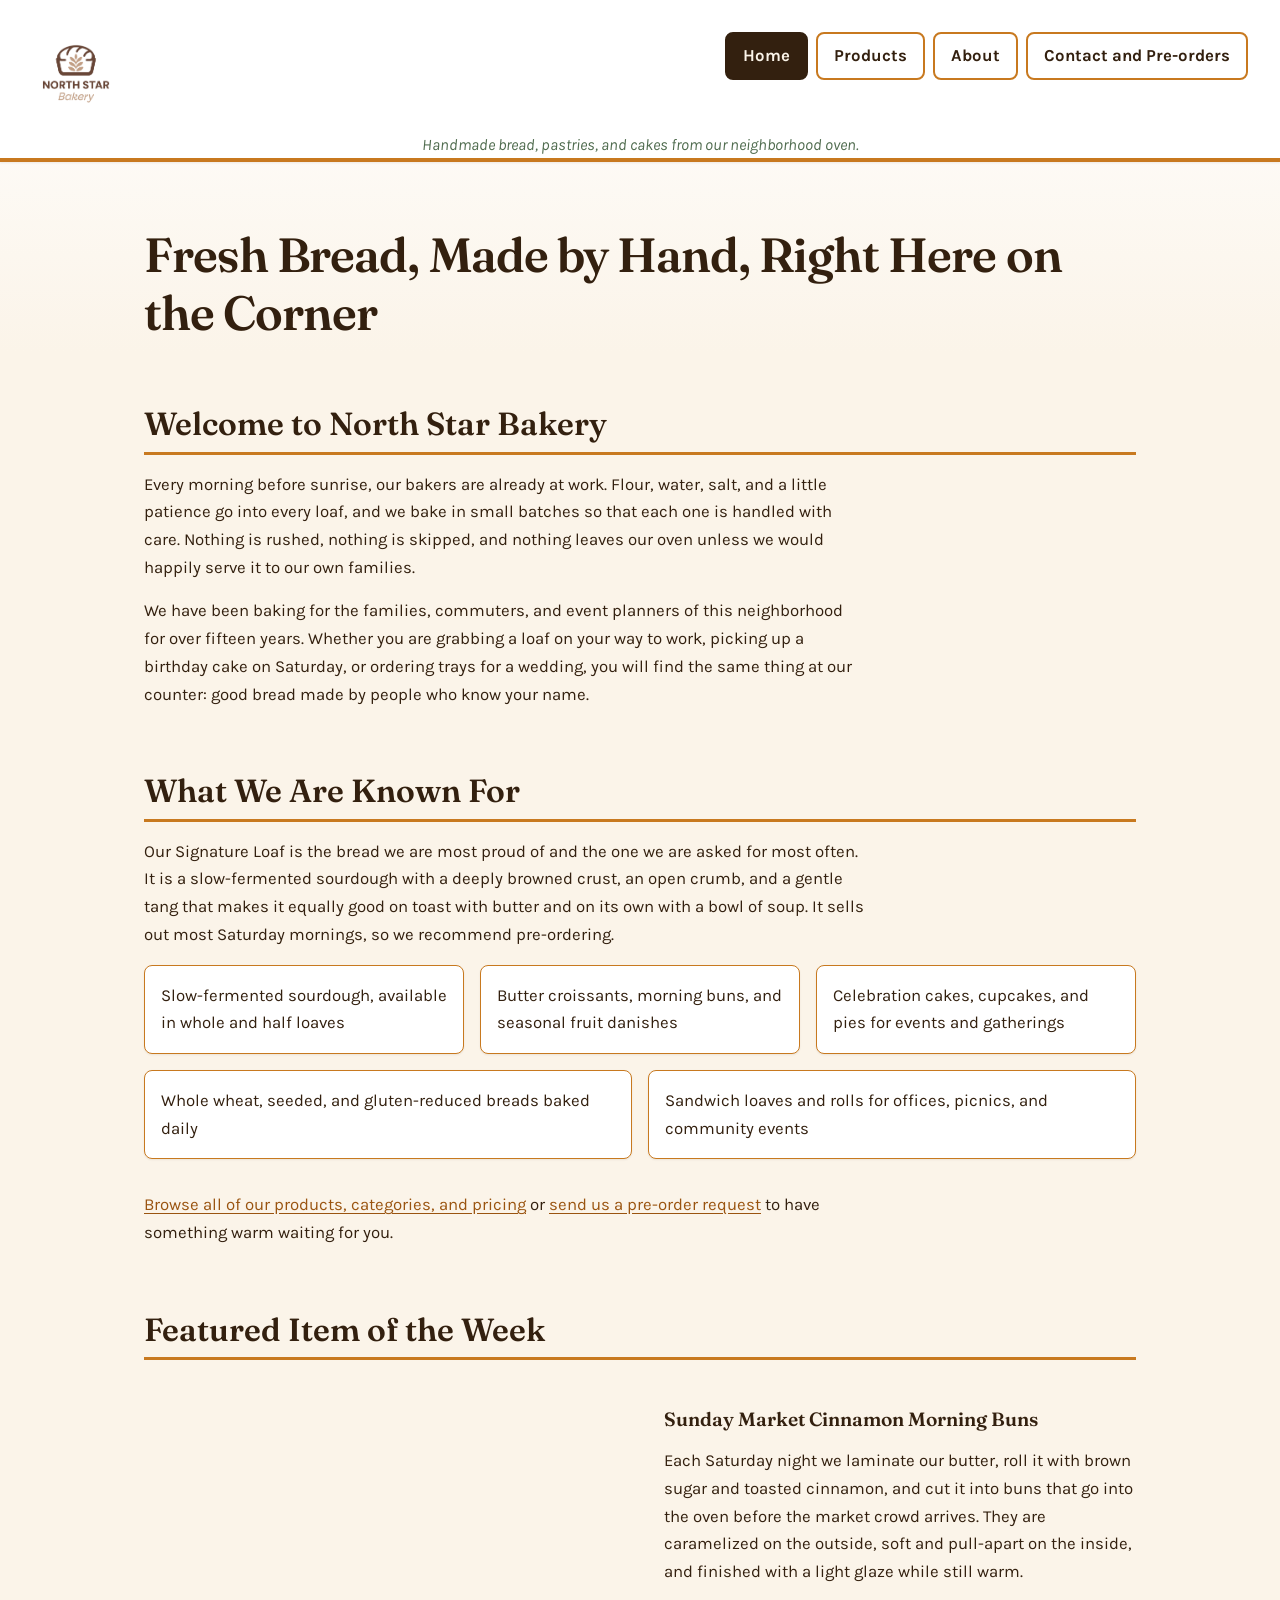
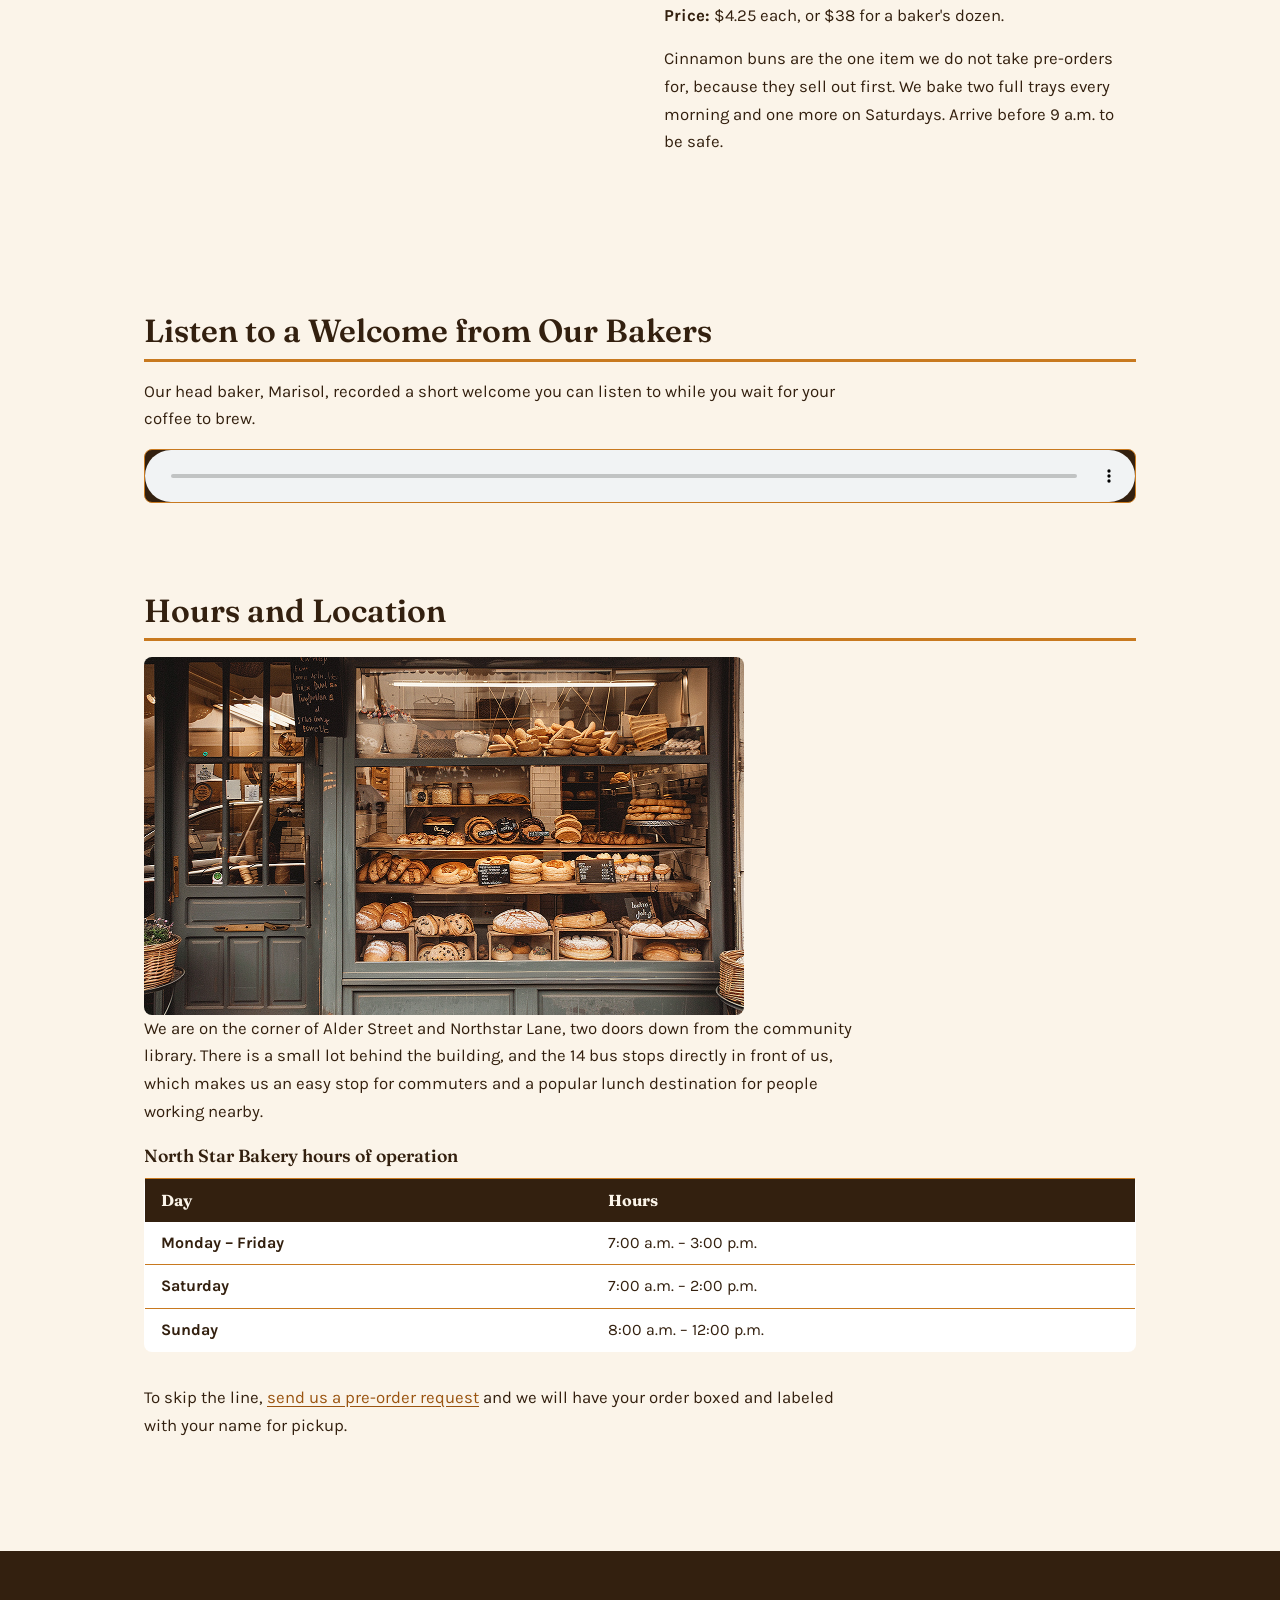
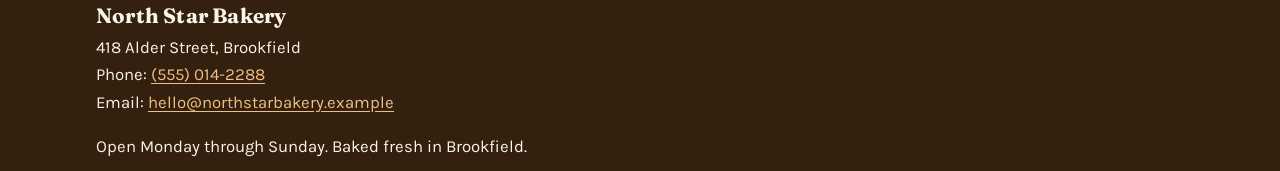
==== index.html @ d5a60be8 "Add files via upload" ====
<!DOCTYPE html>
<html lang="en">
<head>
    <meta charset="UTF-8">
    <meta name="viewport" content="width=device-width, initial-scale=1.0">
    <meta name="description" content="North Star Bakery is a neighborhood bakery baking sourdough bread, pastries, and cakes by hand every morning. Pre-order online.">
    <title>North Star Bakery | Fresh Bread, Pastries, and Cakes from Your Neighborhood Bakery</title>
    <link rel="preconnect" href="https://fonts.googleapis.com">
    <link rel="preconnect" href="https://fonts.gstatic.com" crossorigin>
    <link href="https://fonts.googleapis.com/css2?family=Fraunces:opsz,wght@9..144,400;9..144,600;9..144,700&family=Karla:wght@400;500;700&display=swap" rel="stylesheet">
    <link rel="stylesheet" href="styles.css">
</head>
<body>
    <a class="skip-link" href="#main-content">Skip to main content</a>

    <header class="site-header">
        <img class="site-logo" src="Bakery_c/bakery-logo_c.png" alt="North Star Bakery logo" width="220" height="188">

        <p class="site-tagline">Handmade bread, pastries, and cakes from our neighborhood oven.</p>

        <nav class="site-nav" aria-label="Primary">
            <ul>
                <li><a href="index.html" aria-current="page">Home</a></li>
                <li><a href="products.html">Products</a></li>
                <li><a href="about.html">About</a></li>
                <li><a href="contact.html">Contact and Pre-orders</a></li>
            </ul>
        </nav>
    </header>

    <main id="main-content">
        <h1>Fresh Bread, Made by Hand, Right Here on the Corner</h1>

        <section>
            <h2>Welcome to North Star Bakery</h2>
            <p>
                Every morning before sunrise, our bakers are already at work. Flour, water,
                salt, and a little patience go into every loaf, and we bake in small batches
                so that each one is handled with care. Nothing is rushed, nothing is skipped,
                and nothing leaves our oven unless we would happily serve it to our own families.
            </p>
            <p>
                We have been baking for the families, commuters, and event planners of this
                neighborhood for over fifteen years. Whether you are grabbing a loaf on your way
                to work, picking up a birthday cake on Saturday, or ordering trays for a wedding,
                you will find the same thing at our counter: good bread made by people who know
                your name.
            </p>
        </section>

        <section>
            <h2>What We Are Known For</h2>
            <p>
                Our Signature Loaf is the bread we are most proud of and the one we are asked
                for most often. It is a slow-fermented sourdough with a deeply browned crust,
                an open crumb, and a gentle tang that makes it equally good on toast with butter
                and on its own with a bowl of soup. It sells out most Saturday mornings, so we
                recommend pre-ordering.
            </p>
            <ul class="cards">
                <li class="card">Slow-fermented sourdough, available in whole and half loaves</li>
                <li class="card">Butter croissants, morning buns, and seasonal fruit danishes</li>
                <li class="card">Celebration cakes, cupcakes, and pies for events and gatherings</li>
                <li class="card">Whole wheat, seeded, and gluten-reduced breads baked daily</li>
                <li class="card">Sandwich loaves and rolls for offices, picnics, and community events</li>
            </ul>
            <p>
                <a href="products.html">Browse all of our products, categories, and pricing</a>
                or <a href="contact.html">send us a pre-order request</a> to have something warm
                waiting for you.
            </p>
        </section>

        <section>
            <h2>Featured Item of the Week</h2>

            <div class="split">
                <picture>
                    <source media="(max-width: 640px)" srcset="Bakery_c/bakery-feature-small_c.png">
                    <source media="(min-width: 641px)" srcset="Bakery_c/bakery-feature-large_c.png">
                    <img src="Bakery_c/bakery-feature-large_c.png"
                         alt="This week's feature spread of North Star Bakery breads, pastries, and cakes arranged together on the bakery counter."
                         width="600" height="300">
                </picture>

                <article>
                    <h3>Sunday Market Cinnamon Morning Buns</h3>
                    <p>
                        Each Saturday night we laminate our butter, roll it with brown sugar and
                        toasted cinnamon, and cut it into buns that go into the oven before the
                        market crowd arrives. They are caramelized on the outside, soft and pull-apart
                        on the inside, and finished with a light glaze while still warm.
                    </p>
                    <p><strong>Price:</strong> $4.25 each, or $38 for a baker's dozen.</p>
                    <p>
                        Cinnamon buns are the one item we do not take pre-orders for, because they
                        sell out first. We bake two full trays every morning and one more on
                        Saturdays. Arrive before 9 a.m. to be safe.
                    </p>
                </article>
            </div>
        </section>

        <section>
            <h2>Listen to a Welcome from Our Bakers</h2>
            <p>
                Our head baker, Marisol, recorded a short welcome you can listen to while you
                wait for your coffee to brew.
            </p>
            <audio class="media-full" controls>
                <source src="Bakery_c/bakery-welcome_c.mp3" type="audio/mpeg">
                Your browser does not support the audio element.
                <a href="Bakery_c/bakery-welcome_c.mp3">Download the welcome message (MP3, 0.6 MB)</a>
                to hear it. Marisol's message is also summarized in the paragraph above.
            </audio>
        </section>

        <section>
            <h2>Hours and Location</h2>
            <img src="Bakery_c/bakery-storefront_c.png"
                 alt="Exterior of the North Star Bakery storefront, with the shop windows and entrance facing the sidewalk."
                 width="600" height="358">

            <p>
                We are on the corner of Alder Street and Northstar Lane, two doors down from the
                community library. There is a small lot behind the building, and the 14 bus stops
                directly in front of us, which makes us an easy stop for commuters and a popular
                lunch destination for people working nearby.
            </p>

            <table>
                <caption>North Star Bakery hours of operation</caption>
                <thead>
                    <tr>
                        <th scope="col">Day</th>
                        <th scope="col">Hours</th>
                    </tr>
                </thead>
                <tbody>
                    <tr>
                        <th scope="row">Monday &ndash; Friday</th>
                        <td>7:00 a.m. &ndash; 3:00 p.m.</td>
                    </tr>
                    <tr>
                        <th scope="row">Saturday</th>
                        <td>7:00 a.m. &ndash; 2:00 p.m.</td>
                    </tr>
                    <tr>
                        <th scope="row">Sunday</th>
                        <td>8:00 a.m. &ndash; 12:00 p.m.</td>
                    </tr>
                </tbody>
            </table>

            <p>
                To skip the line, <a href="contact.html">send us a pre-order request</a> and we
                will have your order boxed and labeled with your name for pickup.
            </p>
        </section>
    </main>

    <footer class="site-footer">
        <p>
            <strong>North Star Bakery</strong><br>
            418 Alder Street, Brookfield<br>
            Phone: <a href="tel:+15550142288">(555) 014-2288</a><br>
            Email: <a href="mailto:hello@northstarbakery.example">hello@northstarbakery.example</a>
        </p>
        <p>Open Monday through Sunday. Baked fresh in Brookfield.</p>
        <p><small>&copy; 2026 North Star Bakery. All rights reserved.</small></p>
    </footer>
</body>
</html>
---- styles.css ----
/* ============================================================
   North Star Bakery — Touchstone 3
   styles.css
   Mobile-first. Flexbox layout. 4 colors, 2 font families.
   Palette:
     4 brand colors:
     1. Espresso  #33200F  (text, footer, buttons)
     2. Flour     #FBF4E9  (page background)
     3. Crust     #9A5410  (links, accents, borders)
     4. Sage      #4F6B4E  (section labels, secondary accent)
     Plus one neutral (white) and two lighter tints of --crust, both
     required for hairline borders and for link contrast on dark.
   Fonts: Fraunces (headings) + Karla (body) — 2 families only.
   ============================================================ */

/* ---------- 1. Design tokens ---------- */
:root {
    /* ---- The 4 brand colors ---- */
    --espresso: #33200F;   /* 1. text, footer, buttons */
    --flour: #FBF4E9;      /* 2. page background */
    --crust: #9A5410;      /* 3. links, accents, borders */
    --sage: #4F6B4E;       /* 4. section labels, secondary accent */

    /* ---- Supporting values, not extra brand colors ---- */
    --card: #FFFFFF;            /* neutral: raised cards, forms, tables */
    --crust-tint: #C8791F;      /* lighter tint of --crust for hairlines */
    --crust-on-dark: #EFBE86;   /* lighter tint of --crust, for links on --espresso */

    /* Type */
    --font-display: "Fraunces", Georgia, "Times New Roman", serif;
    --font-body: "Karla", "Helvetica Neue", Arial, sans-serif;

    /* Spacing scale */
    --space-xs: 0.25rem;
    --space-sm: 0.5rem;
    --space-md: 1rem;
    --space-lg: 1.5rem;
    --space-xl: 2.5rem;
    --space-2xl: 3.5rem;

    /* Layout */
    --measure: 68rem;
    --radius: 0.5rem;
    --radius-lg: 0.875rem;
    --border: 1px solid var(--crust-tint);
    --shadow: 0 1px 2px rgba(51, 32, 15, 0.08);
    --shadow-lift: 0 6px 18px rgba(51, 32, 15, 0.12);
}

/* ---------- 2. Reset and base ---------- */
*,
*::before,
*::after {
    box-sizing: border-box;
}

html {
    -webkit-text-size-adjust: 100%;
    scroll-behavior: smooth;
}

body {
    margin: 0;
    /* Flexbox column so the footer can be pushed to the bottom
       on short pages without any extra markup. */
    display: flex;
    flex-direction: column;
    min-height: 100vh;
    font-family: var(--font-body);
    font-size: 1rem;
    line-height: 1.65;
    color: var(--espresso);
    background-color: var(--flour);
    /* Subtle warmth: a faint flour-dust tint at the top of the page. */
    background-image: linear-gradient(180deg, #FFFFFF 0%, var(--flour) 22rem);
}

/* Screenshots and images never overflow their column. */
img,
picture,
video {
    max-width: 100%;
}

img,
video {
    height: auto;
    display: block;
    border-radius: var(--radius);
}

/* ---------- 3. Skip link (accessibility) ---------- */
.skip-link {
    position: absolute;
    top: 0;
    left: 0;
    z-index: 100;
    margin: 0;
    padding: var(--space-sm) var(--space-md);
    font-weight: 700;
    color: var(--flour);
    background-color: var(--espresso);
    border-bottom-right-radius: var(--radius);
    text-decoration: none;
    /* Hidden until focused, revealed on keyboard focus. */
    transform: translateY(-120%);
}

.skip-link:focus {
    transform: translateY(0);
}

/* ---------- 4. Typography ---------- */
h1,
h2,
h3,
h4 {
    font-family: var(--font-display);
    font-weight: 600;
    line-height: 1.2;
    color: var(--espresso);
    margin: 0 0 var(--space-md);
    /* Keep long headings from overflowing on narrow phones. */
    overflow-wrap: break-word;
}

h1 {
    /* fluid type: scales with the viewport, no breakpoints needed */
    font-size: clamp(2rem, 6.5vw, 3rem);
    letter-spacing: -0.02em;
    margin-bottom: var(--space-lg);
}

h2 {
    font-size: clamp(1.5rem, 4.5vw, 2rem);
    margin-top: var(--space-2xl);
    padding-bottom: var(--space-sm);
    /* Crust-colored rule gives each section a scannable anchor. */
    border-bottom: 3px solid var(--crust-tint);
}

h3 {
    font-size: 1.2rem;
    margin-top: var(--space-lg);
}

h4 {
    font-size: 1.05rem;
}

p {
    margin: 0 0 var(--space-md);
    max-width: 68ch; /* comfortable reading measure */
}

ul,
ol {
    margin: 0 0 var(--space-md);
    padding-left: 1.25rem;
}

li {
    margin-bottom: var(--space-xs);
}

strong {
    font-weight: 700;
}

a {
    color: var(--crust);
    text-decoration: underline;
    text-underline-offset: 0.15em;
    transition: color 150ms ease;
}

a:hover {
    color: var(--espresso);
}

/* Visible focus for every interactive element. */
a:focus-visible,
button:focus-visible,
input:focus-visible,
select:focus-visible,
textarea:focus-visible,
audio:focus-visible,
video:focus-visible {
    outline: 3px solid var(--crust);
    outline-offset: 2px;
    border-radius: 2px;
}

/* Respect users who ask for less motion. */
@media (prefers-reduced-motion: reduce) {
    html {
        scroll-behavior: auto;
    }

    *,
    *::before,
    *::after {
        transition-duration: 0.01ms !important;
        animation-duration: 0.01ms !important;
    }
}

/* ---------- 5. Skip link fallback for no-CSS / very old readers ---------- */
/* (none required — the link is valid HTML either way) */

/* ---------- 6. Page shell ---------- */
header,
main,
footer {
    width: 100%;
}

main {
    flex: 1 0 auto; /* keeps the footer pinned to the bottom */
    width: 100%;
    max-width: var(--measure);
    margin: 0 auto;
    padding: var(--space-xl) var(--space-md) var(--space-2xl);
}

section {
    margin-bottom: var(--space-xl);
}

/* ---------- 7. Site header ---------- */
.site-header {
    padding: var(--space-lg) var(--space-md) 0;
    background-color: var(--card);
    border-bottom: 4px solid var(--crust-tint);
    box-shadow: var(--shadow);
    /* Flexbox: logo and name stack on mobile by default. */
    display: flex;
    flex-direction: column;
    align-items: center;
    gap: var(--space-sm);
    text-align: center;
}

.site-logo {
    width: 5.5rem;
    height: auto;
    border-radius: 0;
}

/* ---------- 8. Navigation ---------- */
.site-nav {
    width: 100%;
    max-width: var(--measure);
}

.site-nav ul {
    display: flex;
    flex-direction: column;
    gap: var(--space-xs);
    margin: 0;
    padding: 0 0 var(--space-md);
    list-style: none;
}

.site-nav a {
    display: block;
    padding: var(--space-sm) var(--space-md);
    font-weight: 700;
    color: var(--espresso);
    text-decoration: none;
    border-radius: var(--radius);
    border: 2px solid transparent;
}

.site-nav a:hover,
.site-nav a:focus-visible {
    background-color: var(--flour);
    color: var(--crust);
    border-color: var(--crust-tint);
}

/* The current page is marked in the markup with aria-current. */
.site-nav a[aria-current="page"] {
    background-color: var(--espresso);
    color: var(--flour);
    border-color: var(--espresso);
}

.site-tagline {
    margin: 0;
    max-width: none;
    font-size: 1rem;
    color: var(--sage);
    font-style: italic;
}

/* ---------- 9. Cards (Flexbox) ---------- */
/* The workhorse layout primitive. Items wrap by default and
   simply get more room as the viewport grows. */
.cards {
    display: flex;
    flex-wrap: wrap;
    gap: var(--space-md);
    margin: 0 0 var(--space-lg);
    padding: 0;
    list-style: none;
}

.card {
    flex: 1 1 17rem; /* grow to fill, shrink if needed, min 17rem */
    margin: 0;
    padding: var(--space-md);
    background-color: var(--card);
    border: var(--border);
    border-radius: var(--radius);
    box-shadow: var(--shadow);
}

.card > :last-child {
    margin-bottom: 0;
}

.card h3 {
    margin-top: 0;
    color: var(--crust);
}

.card:hover {
    box-shadow: var(--shadow-lift);
    border-color: var(--crust);
}

/* ---------- 10. Media: figure, audio, video ---------- */
figure {
    margin: var(--space-lg) 0;
    padding: var(--space-md);
    background-color: var(--card);
    border: var(--border);
    border-radius: var(--radius-lg);
    box-shadow: var(--shadow);
}

figure img {
    width: 100%;
    margin: 0;
    border-radius: var(--radius);
}

figcaption {
    margin-top: var(--space-md);
    padding-top: var(--space-md);
    font-size: 0.95rem;
    color: var(--espresso);
    /* A quote-style marker ties the caption to the client figure. */
    border-top: 2px solid var(--crust-tint);
}

.media-full {
    width: 100%;
    background-color: var(--espresso);
    /* Dark frame makes the media itself the focus. */
    border-radius: var(--radius);
    border: 1px solid var(--crust-tint);
}

audio,
video {
    width: 100%;
    margin-bottom: var(--space-md);
}

/* Responsive 16:9 video embed. The wrapper holds the aspect ratio so
   the YouTube iframe scales with the column instead of overflowing. */
.embed {
    position: relative;
    width: 100%;
    aspect-ratio: 16 / 9;
    margin-bottom: var(--space-md);
    background-color: var(--espresso);
    border: 1px solid var(--crust-tint);
    border-radius: var(--radius);
    overflow: hidden;
}

.embed iframe {
    position: absolute;
    inset: 0;
    width: 100%;
    height: 100%;
    border: 0;
}

/* ---------- 11. Tables ---------- */
table {
    width: 100%;
    margin: 0 0 var(--space-lg);
    border-collapse: collapse;
    background-color: var(--card);
    border: var(--border);
    border-radius: var(--radius);
    overflow: hidden;
    font-size: 0.95rem;
}

caption {
    padding-bottom: var(--space-sm);
    font-family: var(--font-display);
    font-size: 1.1rem;
    font-weight: 600;
    text-align: left;
    color: var(--espresso);
}

th,
td {
    padding: var(--space-sm) var(--space-md);
    text-align: left;
    border-bottom: 1px solid var(--crust-tint);
}

thead th {
    font-family: var(--font-display);
    background-color: var(--espresso);
    color: var(--flour);
    border-bottom: none;
}

tbody th {
    font-weight: 700;
    color: var(--espresso);
}

/* ---------- 12. Forms ---------- */
form {
    padding: var(--space-lg);
    background-color: var(--card);
    border: var(--border);
    border-radius: var(--radius-lg);
    box-shadow: var(--shadow);
}

fieldset {
    margin: 0 0 var(--space-lg);
    padding: var(--space-md);
    border: 2px solid var(--crust-tint);
    border-radius: var(--radius);
}

legend {
    padding: 0 var(--space-sm);
    font-family: var(--font-display);
    font-size: 1.15rem;
    font-weight: 600;
    color: var(--crust);
}

/* Flexbox form rows: full width on mobile, side by side when
   each field has at least 16rem of room. */
.fields {
    display: flex;
    flex-wrap: wrap;
    gap: var(--space-md);
}

.field {
    flex: 1 1 16rem;
    margin: 0;
    max-width: none;
}

/* Textareas always take the full row. */
.field--wide {
    flex-basis: 100%;
}

.field label,
.field > label {
    display: block;
    margin-bottom: var(--space-xs);
    font-weight: 700;
    font-size: 0.95rem;
}

.field small {
    display: block;
    margin-top: var(--space-xs);
    font-size: 0.85rem;
    line-height: 1.5;
    color: var(--espresso);
}

input[type="text"],
input[type="email"],
input[type="tel"],
input[type="date"],
select,
textarea {
    width: 100%;
    padding: var(--space-sm) var(--space-md);
    font-family: var(--font-body);
    font-size: 1rem;
    /* 16px minimum stops iOS Safari zooming on focus. */
    color: var(--espresso);
    background-color: var(--flour);
    border: 2px solid var(--crust-tint);
    border-radius: var(--radius);
}

input:hover,
select:hover,
textarea:hover {
    border-color: var(--crust);
}

input:focus,
select:focus,
textarea:focus {
    background-color: var(--card);
}

input[type="checkbox"] {
    width: 1.25rem;
    height: 1.25rem;
    margin-right: var(--space-sm);
    vertical-align: middle;
    accent-color: var(--crust);
}

/* Checkbox labels are inline so the box sits beside the text. */
label:has(> input[type="checkbox"]) {
    display: flex;
    align-items: center;
    font-weight: 700;
}

.form-actions {
    display: flex;
    flex-wrap: wrap;
    gap: var(--space-md);
    margin-bottom: var(--space-md);
}

button {
    flex: 0 1 auto;
    padding: var(--space-sm) var(--space-lg);
    font-family: var(--font-body);
    font-size: 1rem;
    font-weight: 700;
    color: var(--flour);
    background-color: var(--espresso);
    border: 2px solid var(--espresso);
    border-radius: var(--radius);
    cursor: pointer;
    transition: background-color 150ms ease, border-color 150ms ease;
}

button:hover {
    background-color: var(--crust);
    border-color: var(--crust);
}

button[type="reset"] {
    color: var(--espresso);
    background-color: transparent;
}

button[type="reset"]:hover {
    color: var(--flour);
    background-color: var(--espresso);
}

/* ---------- 13. Site footer ---------- */
.site-footer {
    margin-top: auto; /* sticks to the bottom of the flex column */
    padding: var(--space-xl) var(--space-md);
    color: var(--flour);
    background-color: var(--espresso);
}

.site-footer > * {
    max-width: var(--measure);
    margin-left: auto;
    margin-right: auto;
}

.site-footer a {
    color: var(--crust-on-dark);
}

.site-footer a:hover {
    color: var(--flour);
}

.site-footer strong {
    font-family: var(--font-display);
    font-size: 1.3rem;
    letter-spacing: 0.01em;
}

.site-footer p:last-child {
    margin-bottom: 0;
    font-size: 0.85rem;
    color: var(--crust-tint);
}

address {
    margin-bottom: var(--space-lg);
    font-style: normal;
    line-height: 1.75;
}

/* ============================================================
   14. Responsive — larger screens
   Mobile-first: everything above applies to small screens only.
   ============================================================ */

/* --- Small phones (up to 26rem): tighten type and spacing --- */
@media (max-width: 25.99rem) {
    body {
        font-size: 0.95rem;
    }

    main {
        padding: var(--space-lg) var(--space-md) var(--space-xl);
    }

    .site-header {
        padding-top: var(--space-md);
    }

    table {
        font-size: 0.85rem;
    }

    th,
    td {
        padding: var(--space-sm);
    }

    .field {
        flex-basis: 100%;
    }
}

/* --- Large phones and small tablets (from 34em / 544px) --- */
@media (min-width: 34em) {
    .site-nav ul {
        flex-direction: row;
        flex-wrap: wrap;
        justify-content: center;
        gap: var(--space-sm);
    }

    .site-nav a {
        border: 2px solid var(--crust-tint);
    }

    form {
        padding: var(--space-xl);
    }
}

/* --- Tablets and small laptops (from 48em / 768px) --- */
@media (min-width: 48em) {
    main {
        padding: var(--space-2xl) var(--space-lg) var(--space-2xl);
    }

    /* Header switches from stacked to a row: logo left, nav right. */
    .site-header {
        flex-direction: row;
        flex-wrap: wrap;
        justify-content: space-between;
        align-items: center;
        gap: var(--space-md) var(--space-lg);
        padding: var(--space-lg) var(--space-lg) 0;
        text-align: left;
    }

    .site-tagline {
        order: 3;
        flex-basis: 100%;
        text-align: center;
    }

    .site-nav {
        width: auto;
    }

    .site-nav ul {
        justify-content: flex-end;
        padding-bottom: var(--space-lg);
    }

    h2 {
        margin-top: var(--space-2xl);
    }

    /* Cards get tighter so three fit on a row. */
    .card {
        flex-basis: 15rem;
    }

    figure {
        padding: var(--space-lg);
    }
}

/* --- Laptops and desktops (from 64em / 1024px) --- */
@media (min-width: 64em) {
    :root {
        /* More generous rhythm once there is room for it. */
        --space-lg: 2rem;
        --space-xl: 3rem;
        --space-2xl: 4rem;
    }

    body {
        font-size: 1.05rem;
    }

    main {
        padding: var(--space-2xl) var(--space-xl);
    }

    h1 {
        margin-bottom: var(--space-xl);
    }

    /* Wider line length is safe to raise on large screens. */
    p {
        max-width: 72ch;
    }

    .card {
        flex-basis: 18rem;
    }

    /* Two-column split: the featured media sits beside its own text
       instead of stacking, once there is room for both. */
    .split {
        display: flex;
        flex-wrap: wrap;
        align-items: flex-start;
        gap: var(--space-xl);
    }

    .split > * {
        flex: 1 1 20rem;
        margin: 0;
    }

    table {
        font-size: 1rem;
    }
}

/* --- Print: drop the chrome, keep the content --- */
@media print {
    body {
        background: #fff;
        color: #000;
    }

    .site-nav,
    .skip-link,
    form,
    .form-actions {
        display: none;
    }

    main {
        max-width: none;
    }
}
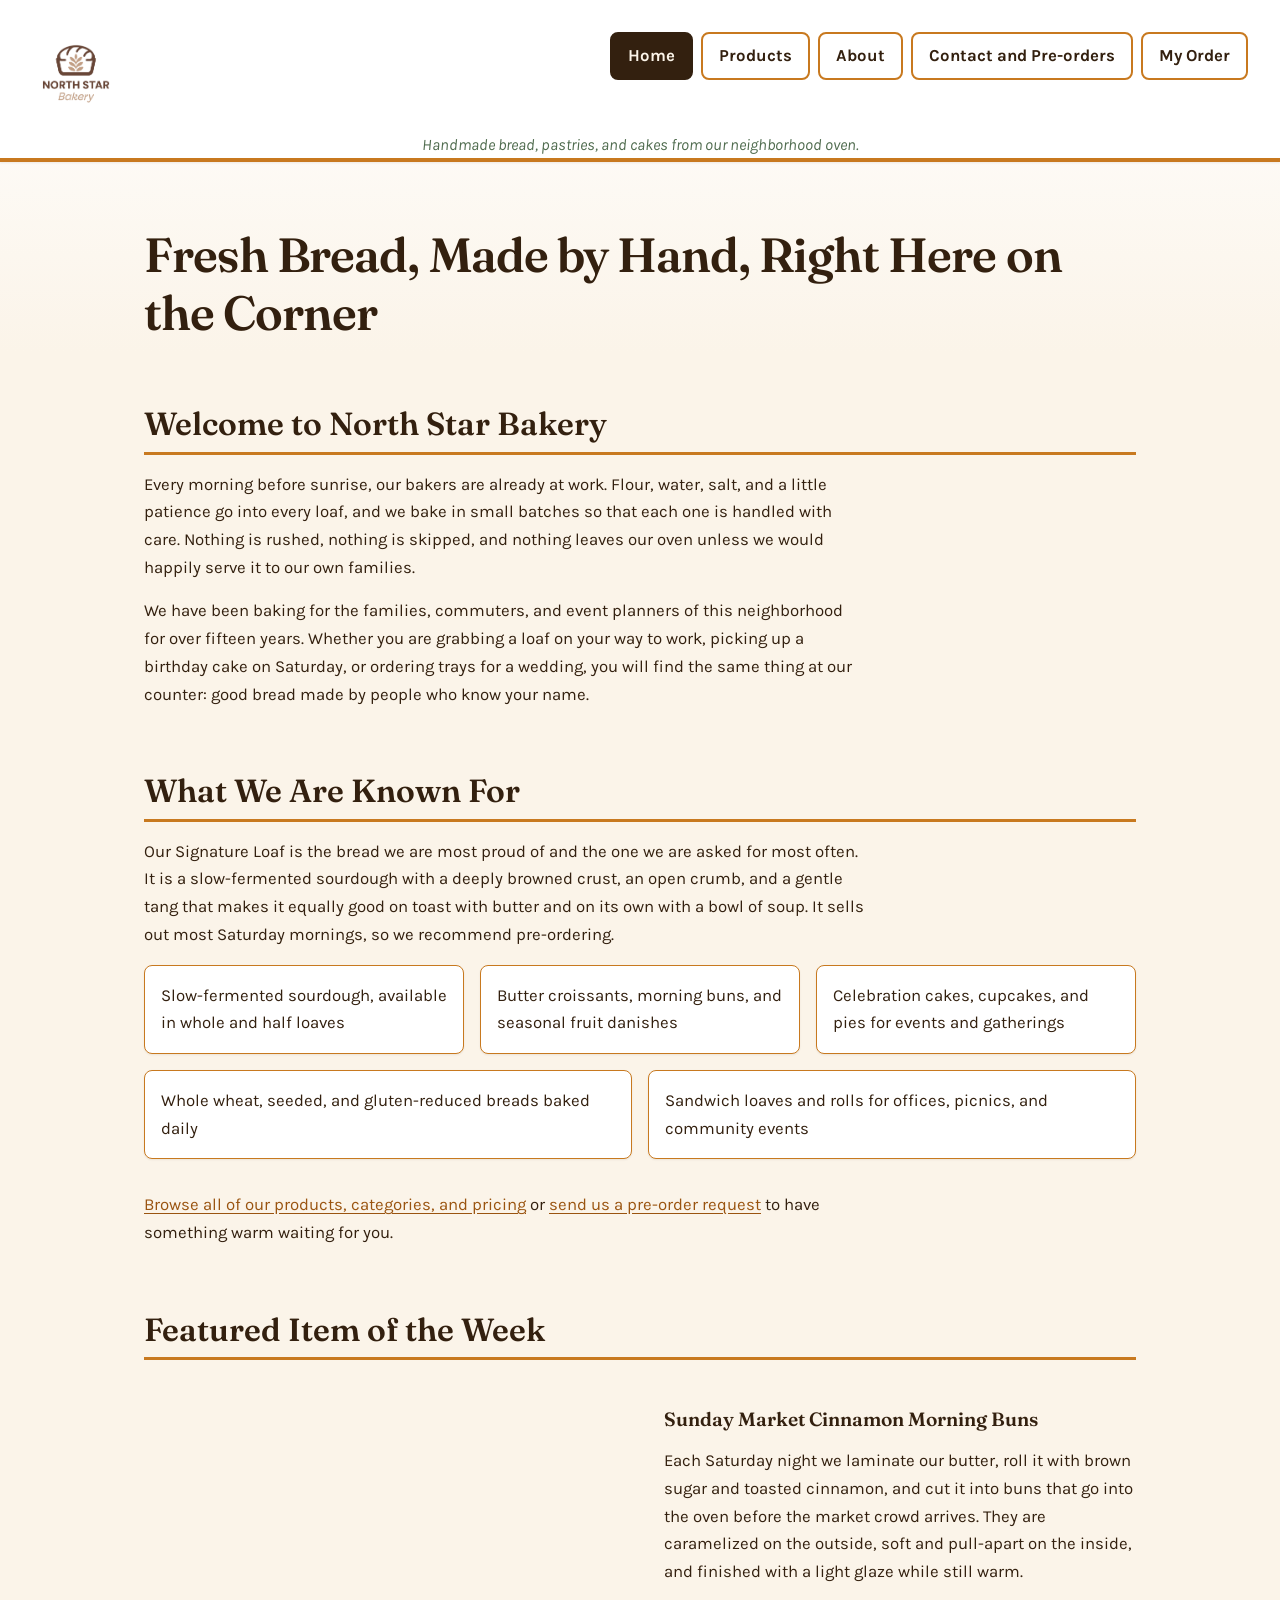
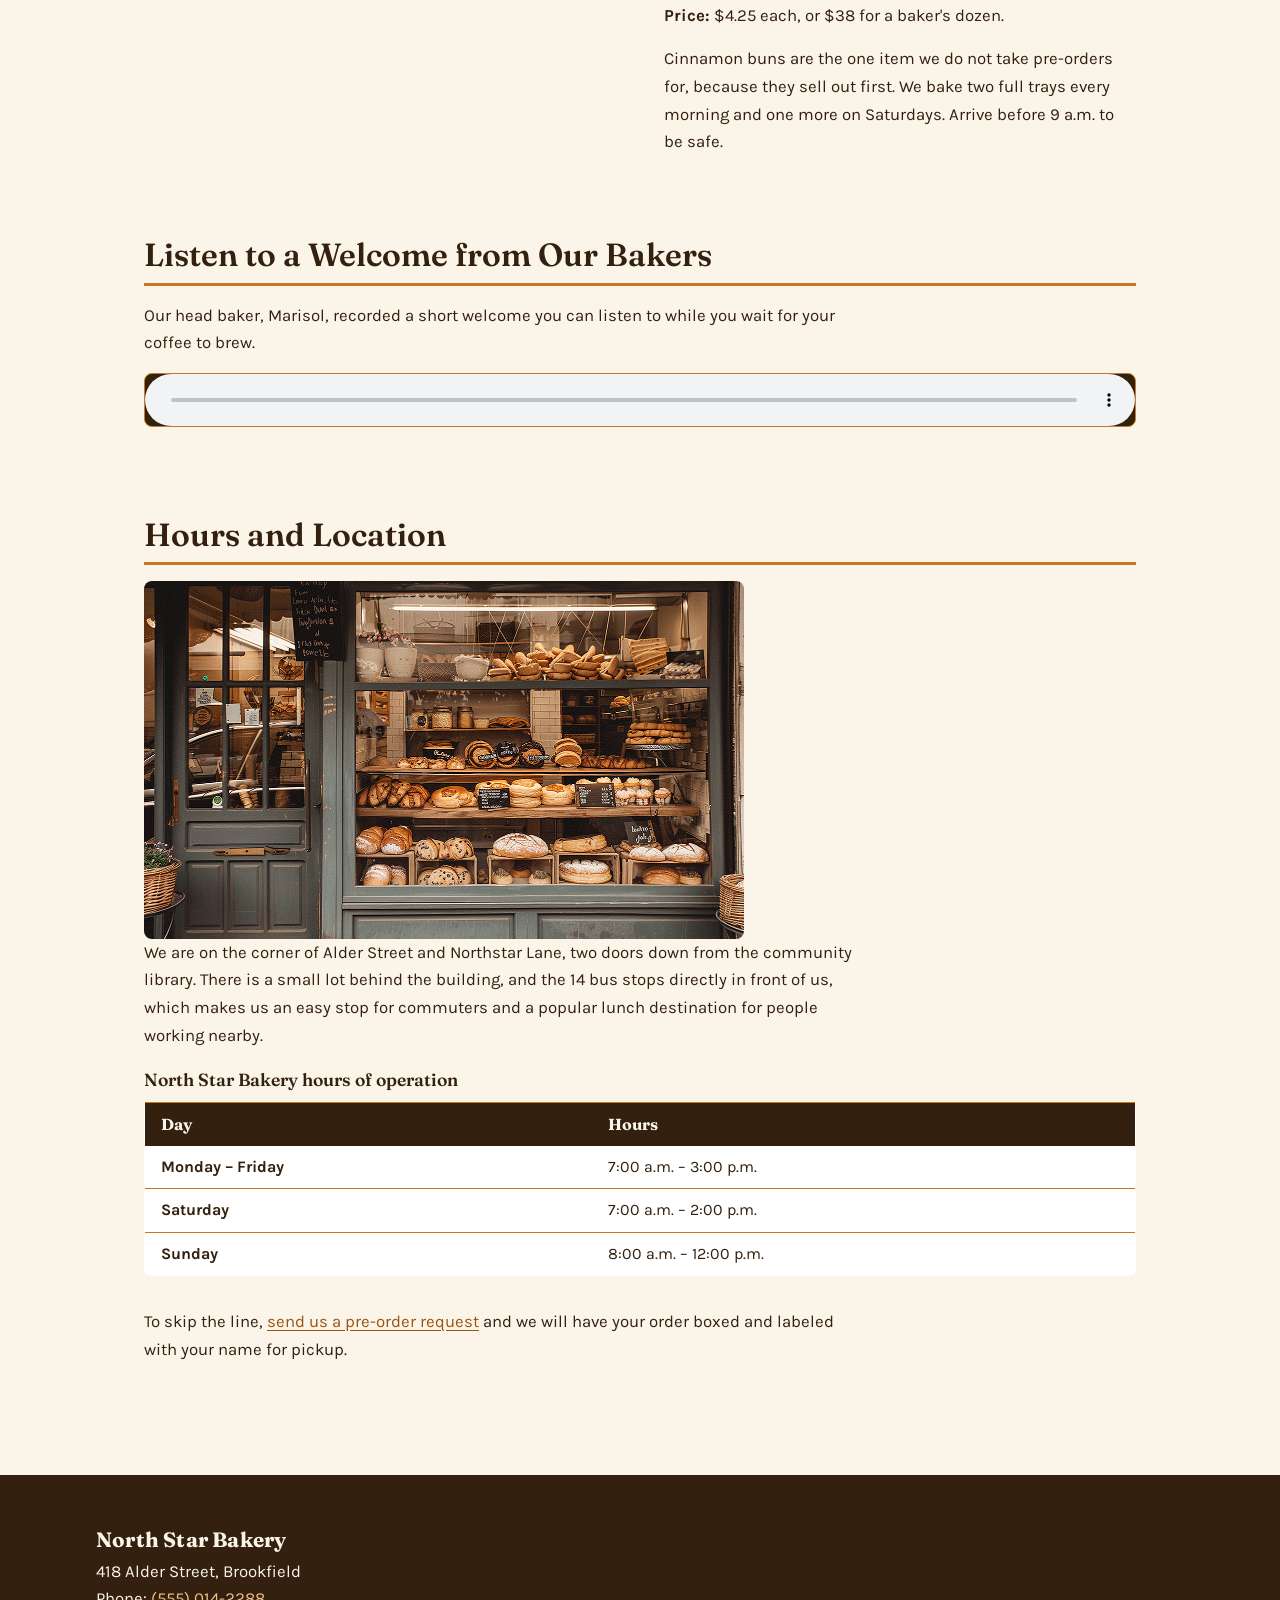
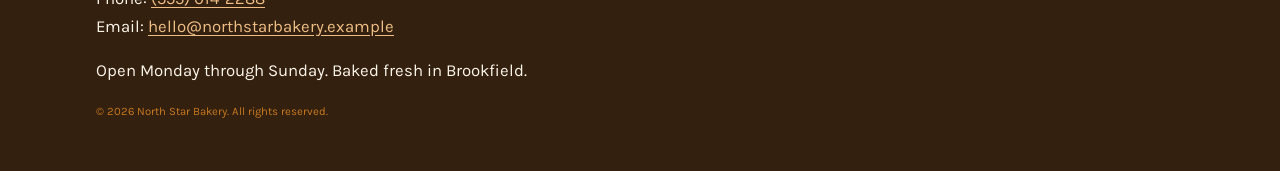
==== commit af4f8b48: "Add files via upload" ====
--- a/index.html
+++ b/index.html
@@ -24,6 +24,7 @@
                 <li><a href="products.html">Products</a></li>
                 <li><a href="about.html">About</a></li>
                 <li><a href="contact.html">Contact and Pre-orders</a></li>
+                <li><a href="products.html#order-builder">My Order <span class="nav-badge" data-order-badge hidden>0</span></a></li>
             </ul>
         </nav>
     </header>
@@ -169,5 +170,9 @@
         <p>Open Monday through Sunday. Baked fresh in Brookfield.</p>
         <p><small>&copy; 2026 North Star Bakery. All rights reserved.</small></p>
     </footer>
+    <script src="js/data.js" defer></script>
+    <script src="js/storage.js" defer></script>
+    <script src="js/order-list.js" defer></script>
+    <script src="js/validate.js" defer></script>
 </body>
 </html>
--- a/styles.css
+++ b/styles.css
@@ -25,6 +25,7 @@
     --card: #FFFFFF;            /* neutral: raised cards, forms, tables */
     --crust-tint: #C8791F;      /* lighter tint of --crust for hairlines */
     --crust-on-dark: #EFBE86;   /* lighter tint of --crust, for links on --espresso */
+    --error: #9B2226;           /* status only: form error text and borders */
 
     /* Type */
     --font-display: "Fraunces", Georgia, "Times New Roman", serif;
@@ -73,6 +74,24 @@
     background-color: var(--flour);
     /* Subtle warmth: a faint flour-dust tint at the top of the page. */
     background-image: linear-gradient(180deg, #FFFFFF 0%, var(--flour) 22rem);
+}
+
+/* Utility classes below set display values, which would otherwise beat
+   the browser's built-in [hidden] { display: none }. */
+[hidden] {
+    display: none !important;
+}
+
+.visually-hidden {
+    position: absolute;
+    width: 1px;
+    height: 1px;
+    margin: -1px;
+    padding: 0;
+    overflow: hidden;
+    clip: rect(0 0 0 0);
+    white-space: nowrap;
+    border: 0;
 }
 
 /* Screenshots and images never overflow their column. */
@@ -518,6 +537,32 @@
     background-color: var(--card);
 }
 
+.field-error {
+    display: block;
+    margin-top: var(--space-xs);
+    font-size: 0.9rem;
+    font-weight: 700;
+    color: var(--error);
+}
+
+/* The word "Error" means the state is not communicated by colour alone. */
+.field-error::before {
+    content: "Error: ";
+}
+
+input.is-invalid,
+select.is-invalid,
+textarea.is-invalid {
+    border-width: 3px;
+    border-color: var(--error);
+}
+
+input.is-valid,
+select.is-valid,
+textarea.is-valid {
+    border-color: var(--sage);
+}
+
 input[type="checkbox"] {
     width: 1.25rem;
     height: 1.25rem;
@@ -559,17 +604,300 @@
     border-color: var(--crust);
 }
 
-button[type="reset"] {
+button[type="reset"],
+.button-secondary {
     color: var(--espresso);
     background-color: transparent;
 }
 
-button[type="reset"]:hover {
+button[type="reset"]:hover,
+.button-secondary:hover {
     color: var(--flour);
     background-color: var(--espresso);
-}
-
-/* ---------- 13. Site footer ---------- */
+    border-color: var(--espresso);
+}
+
+button:disabled {
+    opacity: 0.5;
+    cursor: not-allowed;
+}
+
+button[type="reset"]:disabled:hover,
+.button-secondary:disabled:hover {
+    color: var(--espresso);
+    background-color: transparent;
+    border-color: var(--espresso);
+}
+
+/* ---------- 13. Interactive pre-order builder ---------- */
+
+/* Nav counter. Updates on every page via js/order-list.js. */
+.nav-badge {
+    display: inline-block;
+    min-width: 1.5rem;
+    padding: 0 0.35rem;
+    font-size: 0.8rem;
+    font-weight: 700;
+    line-height: 1.5;
+    text-align: center;
+    color: var(--flour);
+    background-color: var(--crust);
+    border-radius: 999px;
+}
+
+.site-nav a[aria-current="page"] .nav-badge {
+    color: var(--espresso);
+    background-color: var(--flour);
+}
+
+/* Category filter chips */
+.filter-chips {
+    display: flex;
+    flex-wrap: wrap;
+    gap: var(--space-sm);
+    margin: 0 0 var(--space-md);
+}
+
+.chip {
+    padding: 0.4rem 1rem;
+    font-family: var(--font-body);
+    font-size: 0.95rem;
+    font-weight: 700;
+    color: var(--espresso);
+    background-color: var(--card);
+    border: 2px solid var(--crust-tint);
+    border-radius: 999px;
+    cursor: pointer;
+}
+
+.chip:hover {
+    border-color: var(--crust);
+    color: var(--crust);
+}
+
+.chip--active {
+    color: var(--flour);
+    background-color: var(--espresso);
+    border-color: var(--espresso);
+}
+
+.filter-loading,
+.catalog-count,
+.catalog-empty {
+    margin: 0 0 var(--space-md);
+    font-size: 0.95rem;
+    color: var(--sage);
+    font-style: italic;
+}
+
+/* Product cards pushed by JavaScript */
+.product-card {
+    display: flex;
+    flex-direction: column;
+}
+
+.product-category {
+    margin: 0 0 var(--space-xs);
+    font-size: 0.72rem;
+    font-weight: 700;
+    letter-spacing: 0.08em;
+    text-transform: uppercase;
+    color: var(--sage);
+}
+
+.product-blurb {
+    margin: 0 0 var(--space-md);
+    font-size: 0.95rem;
+}
+
+.product-meta {
+    display: flex;
+    flex-wrap: wrap;
+    align-items: center;
+    gap: var(--space-sm);
+    /* Pushes the button to the bottom so cards line up neatly. */
+    margin: auto 0 var(--space-md);
+}
+
+.product-price {
+    font-weight: 700;
+}
+
+.tag {
+    padding: 0.1rem 0.5rem;
+    font-size: 0.75rem;
+    font-weight: 700;
+    color: var(--sage);
+    border: 1px solid var(--sage);
+    border-radius: 999px;
+}
+
+.tag--preorder {
+    color: var(--crust);
+    border-color: var(--crust);
+}
+
+.add-button {
+    margin-top: auto;
+}
+
+/* The list panel */
+.order-panel {
+    padding: var(--space-lg);
+    margin-bottom: var(--space-lg);
+    background-color: var(--card);
+    border: var(--border);
+    border-radius: var(--radius-lg);
+    box-shadow: var(--shadow);
+}
+
+.order-empty {
+    margin: 0 0 var(--space-md);
+    color: var(--sage);
+    font-style: italic;
+}
+
+.order-items {
+    margin: 0 0 var(--space-md);
+    padding: 0;
+    list-style: none;
+}
+
+.order-item {
+    display: flex;
+    flex-wrap: wrap;
+    align-items: center;
+    gap: var(--space-sm);
+    padding: 0.6rem 0;
+    border-bottom: 1px solid var(--crust-tint);
+}
+
+.order-item-name {
+    flex: 1 1 12rem;
+    font-weight: 700;
+}
+
+.qty {
+    display: flex;
+    align-items: center;
+    gap: var(--space-xs);
+}
+
+.qty-button {
+    width: 2rem;
+    padding: 0.1rem;
+    font-size: 1.1rem;
+    line-height: 1.4;
+}
+
+.qty-amount {
+    min-width: 2rem;
+    text-align: center;
+    font-weight: 700;
+}
+
+.order-item-price {
+    flex: 0 0 auto;
+    min-width: 4.5rem;
+    text-align: right;
+    font-weight: 700;
+}
+
+.remove-button {
+    padding: 0.2rem 0.5rem;
+    font-size: 0.85rem;
+    color: var(--crust);
+    background-color: transparent;
+    border-color: transparent;
+    text-decoration: underline;
+}
+
+.remove-button:hover {
+    color: var(--flour);
+    background-color: var(--crust);
+    border-color: var(--crust);
+}
+
+.order-totals {
+    display: grid;
+    grid-template-columns: max-content auto;
+    gap: var(--space-sm) var(--space-lg);
+    justify-content: start;
+    margin: 0 0 var(--space-md);
+    padding-top: var(--space-md);
+    border-top: 3px solid var(--crust-tint);
+}
+
+.order-totals dt {
+    font-weight: 700;
+    color: var(--sage);
+}
+
+.order-totals dd {
+    margin: 0;
+    font-weight: 700;
+}
+
+.order-notice,
+.order-handoff {
+    margin: 0 0 var(--space-md);
+    padding: var(--space-sm) var(--space-md);
+    background-color: var(--flour);
+    border-left: 4px solid var(--sage);
+    border-radius: 0 var(--radius) var(--radius) 0;
+    font-size: 0.95rem;
+}
+
+/* Sits inside the form's flex row, so it claims a full line. */
+.order-handoff {
+    flex-basis: 100%;
+    border-left-color: var(--crust);
+}
+
+.order-message {
+    margin: var(--space-sm) 0 0;
+    font-weight: 700;
+    color: var(--sage);
+}
+
+/* Validation summary and success panel */
+.form-summary {
+    margin: 0 0 var(--space-lg);
+    padding: var(--space-md) var(--space-lg);
+    background-color: var(--flour);
+    border: 2px solid var(--error);
+    border-radius: var(--radius);
+}
+
+.form-summary h3 {
+    margin: 0 0 var(--space-sm);
+    color: var(--error);
+}
+
+.form-summary ul {
+    margin: 0;
+}
+
+.form-success {
+    margin: 0 0 var(--space-lg);
+    padding: var(--space-lg);
+    background-color: var(--card);
+    border: 3px solid var(--sage);
+    border-radius: var(--radius-lg);
+}
+
+.form-success h3 {
+    margin-top: 0;
+    color: var(--sage);
+}
+
+.form-success-note {
+    font-size: 0.85rem;
+    font-style: italic;
+    color: var(--sage);
+}
+
+/* ---------- 14. Site footer ---------- */
 .site-footer {
     margin-top: auto; /* sticks to the bottom of the flex column */
     padding: var(--space-xl) var(--space-md);
